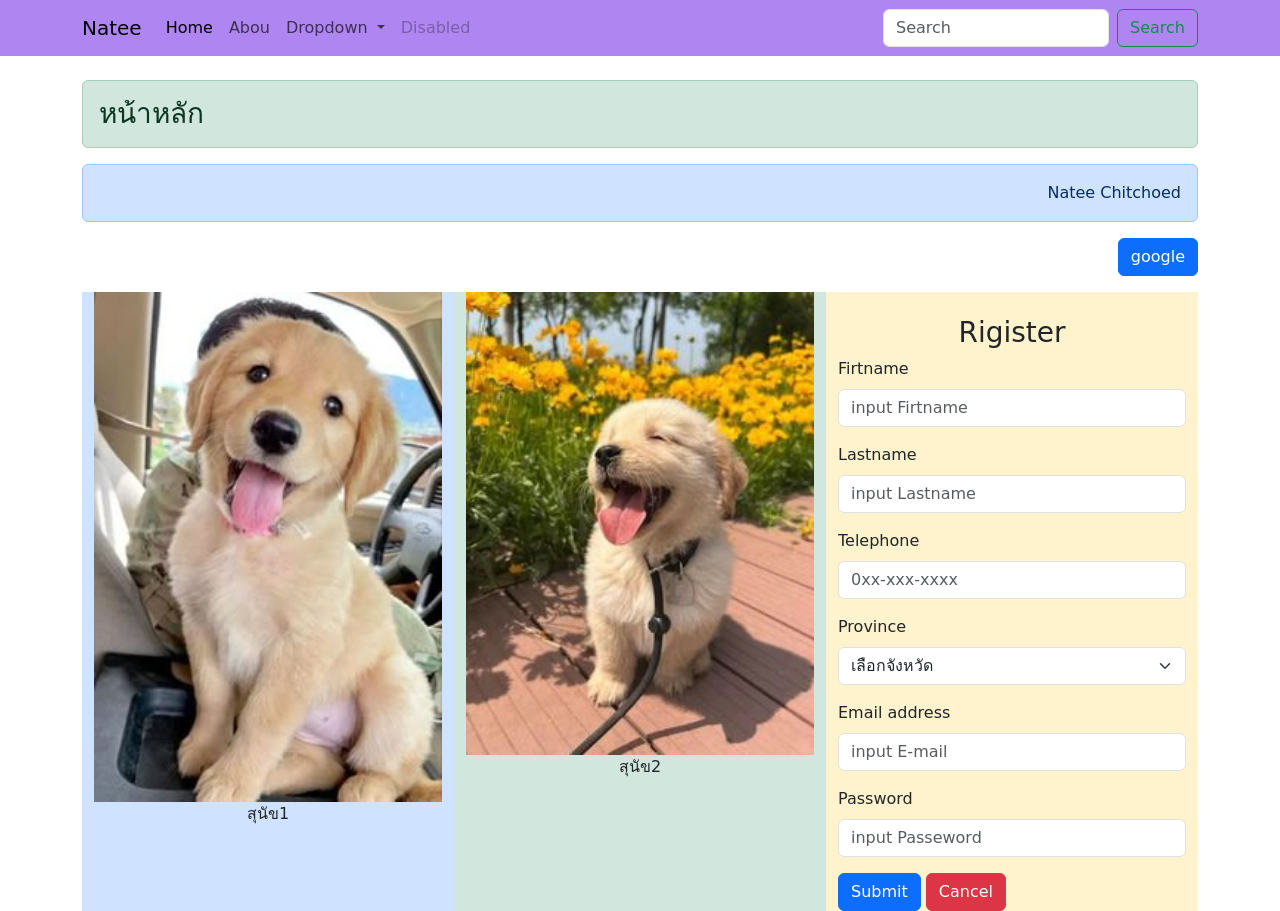
==== boostrap/web_boostrap/index.html @ de592f43 "update v1" ====
<!DOCTYPE html>
<html lang="en">
<head>
    <meta charset="UTF-8">
    <meta name="viewport" content="width=device-width, initial-scale=1.0">
    <title>Index</title>
     <link href="css/bootstrap.min.css" rel="stylesheet">
</head>

<body>
    <!-- Menu-->
  <div id="menu-container"></div>

    
 <!-- container -->
    <div class="container">
 
        <h3 class="alert alert-success mt-4">หน้าหลัก</h3>

    <div class="alert alert-primary text-end" role="alert">
    Natee Chitchoed
    </div>
    <div class="text-end">
         <div class="mb-3">
        <a class="btn btn-primary" href="https://www.google.com/">google</a>
</div>
 
 <!-- end container -->


<!-- แบ่งคอลัมน์ด้วย Grid System -->

<div class="container text-center">
  <div class="row">
    <div class=" col-4 bg-primary-subtle">
    <img src="img/dog4" width="100%">
    สุนัข1
    </div>
    <div class=" col-4 bg-success-subtle">
      <img src="img/dog3" width="100%">
      สุนัข2
    </div>
    <div class=" col-4 bg-warning-subtle"><br>
     <h3>Rigister</h3> 
   <!-- end Grid System -->

<form class="text-start">  
    <div class="mb-3">
    <label  class="form-label">Firtname</label>
    <input type="text" class="form-control" id="Firtname" required placeholder="input Firtname">
  </div>
 <div class="mb-3">
    <label  class="form-label">Lastname</label>
    <input type="text" class="form-control" id="Lastname" required placeholder="input Lastname" >
  </div>
   <div class="mb-3">
    <label  class="form-label">Telephone</label>
    <input type="tel" class="form-control" id="Telephone"required placeholder="0xx-xxx-xxxx" >
  </div>


   <div class="mb-3">
    <label  class="form-label">Province</label>
    <select class="form-select"id="province" required>
  <option selected>เลือกจังหวัด
  </option>
  <option value="1">ชลบุรี</option>
  <option value="2">ระยอง</option>
  <option value="3">เชียงใหม่</option>
</select>
   </div>
  <div class="mb-3">
    <label for="exampleInputEmail1" class="form-label">Email address</label>
    <input type="email" class="form-control" id="e-mail1"required placeholder="input E-mail" > 
  </div>

  <div class="mb-3">
    <label class="form-label">Password</label>
    <input type="password" class="form-control" id="pw"required placeholder="input Passeword">
  </div>

  <button type="submit" class="btn btn-primary">Submit</button>
  <button type="reset" class="btn btn-danger">Cancel</button>
</form>
    </div>
  </div>
</div>



</div>


</body>
</html>

<script src="js/bootstrap.bundle.min.js"></script>
<script src="menu.js"></script>
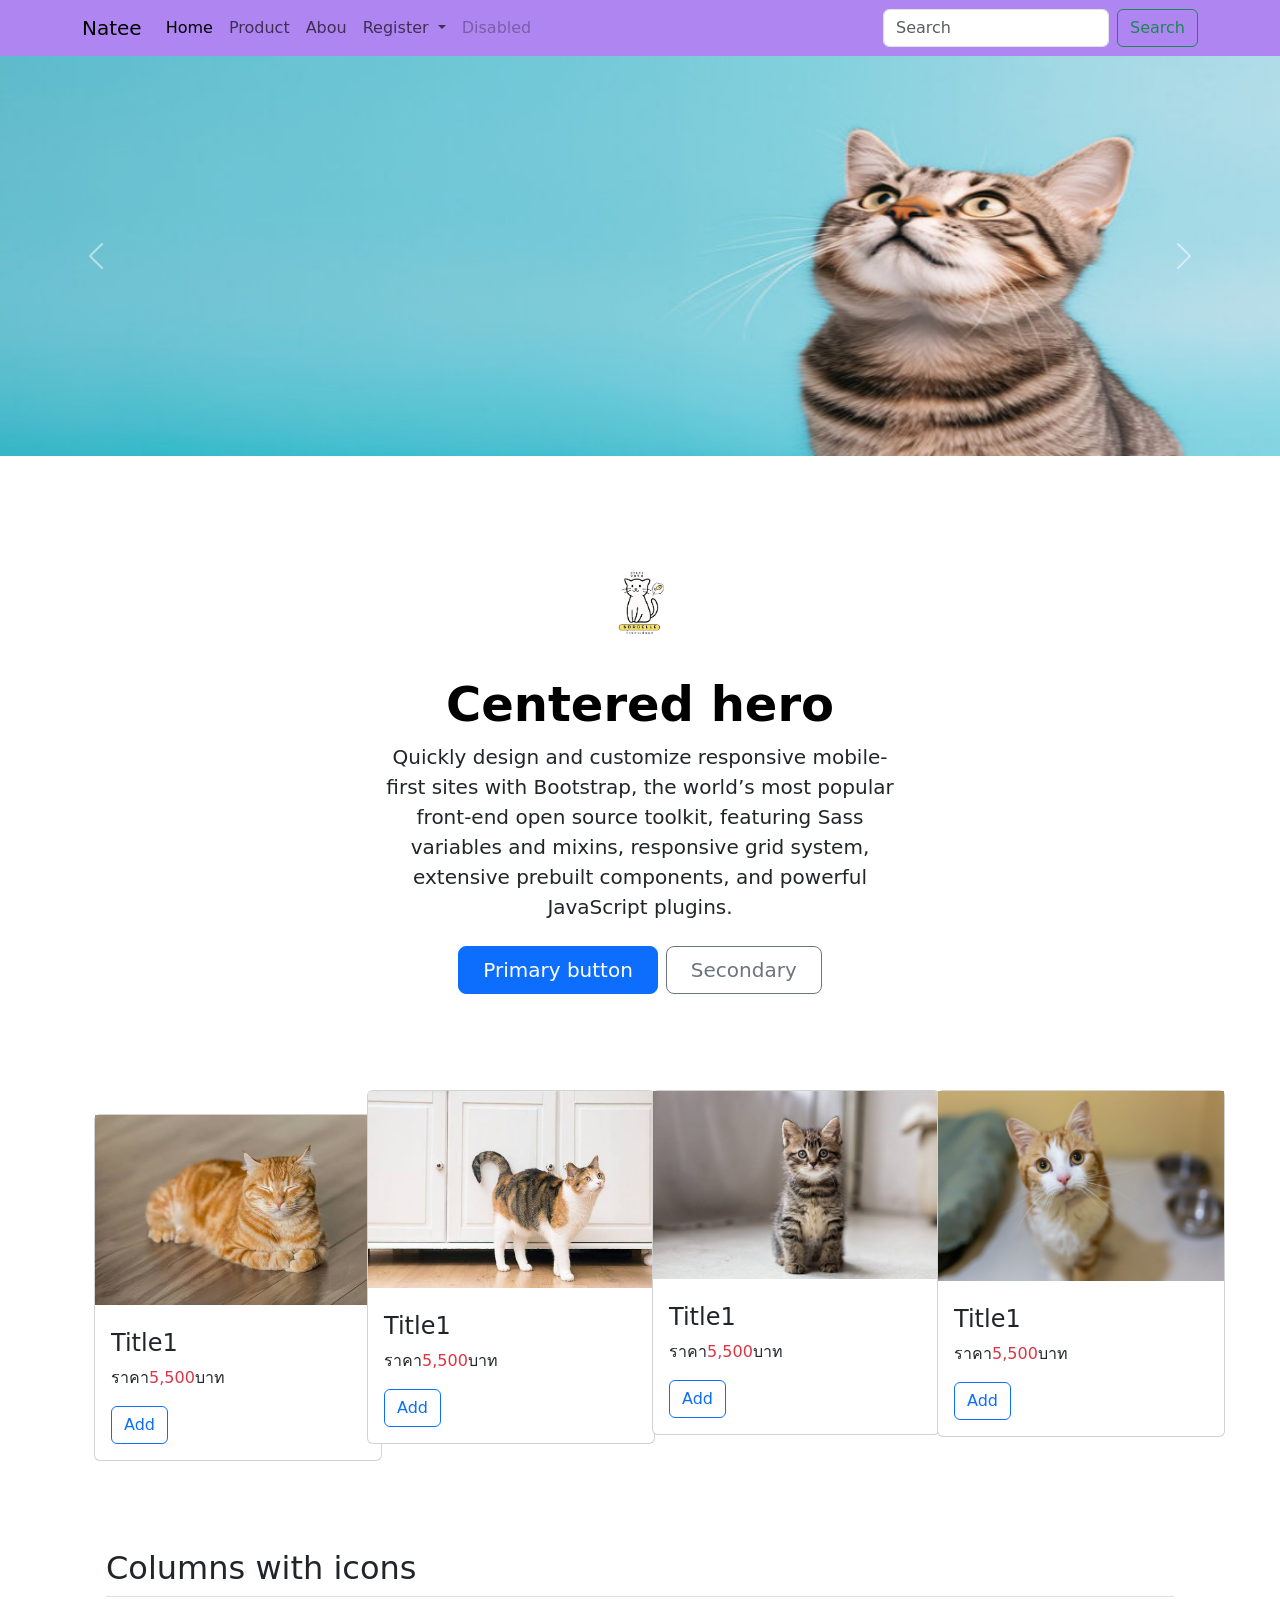
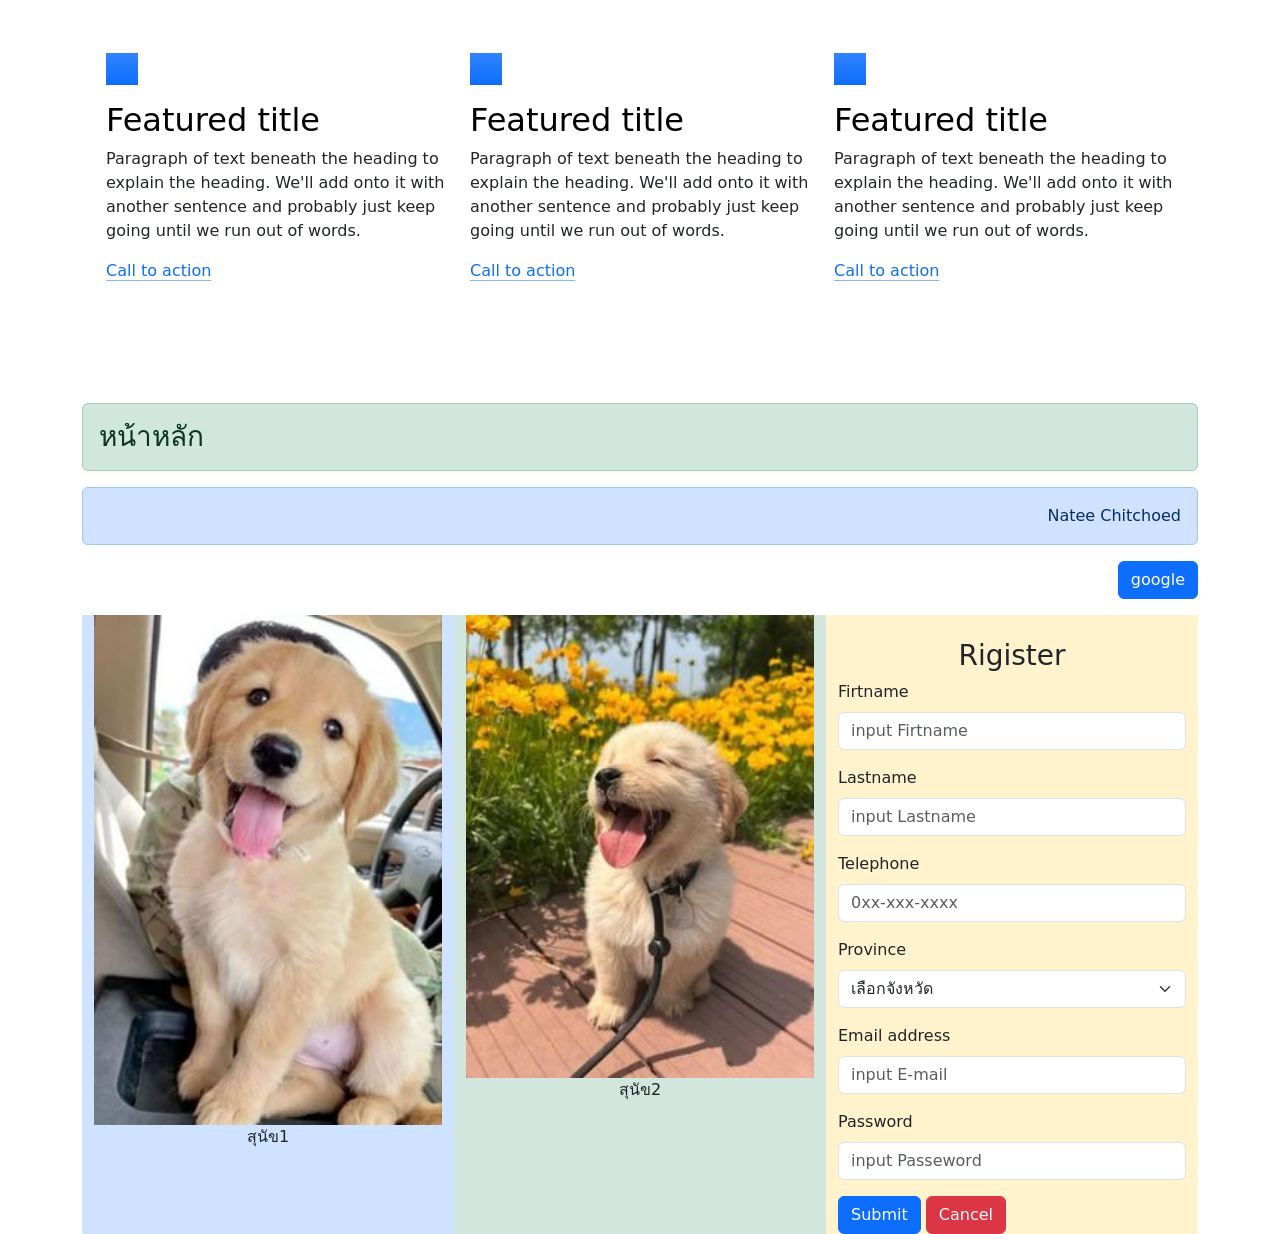
==== commit 6b15ae84: "update v1" ====
--- a/boostrap/web_boostrap/index.html
+++ b/boostrap/web_boostrap/index.html
@@ -1,99 +1,248 @@
 <!DOCTYPE html>
 <html lang="en">
+
 <head>
-    <meta charset="UTF-8">
-    <meta name="viewport" content="width=device-width, initial-scale=1.0">
-    <title>Index</title>
-     <link href="css/bootstrap.min.css" rel="stylesheet">
+  <meta charset="UTF-8">
+  <meta name="viewport" content="width=device-width, initial-scale=1.0">
+  <title>Index</title>
+  <link href="css/bootstrap.min.css" rel="stylesheet">
 </head>
 
 <body>
-    <!-- Menu-->
+  <!-- Menu-->
   <div id="menu-container"></div>
 
+
+
+
+  <!-- Banner-->
+
+  <div id="carouselExample" class="carousel slide">
+    <div class="carousel-inner">
+      <div class="carousel-item active">
+        <img src="banner/b2" class="d-block w-100" height="400" alt="...">
+      </div>
+      <div class="carousel-item">
+        <img src="banner/b3" class="d-block w-100" height="400" alt="...">
+      </div>
+      <div class="carousel-item">
+        <img src="banner/b4" class="d-block w-100" height="400" alt="...">
+      </div>
+    </div>
+    <button class="carousel-control-prev" type="button" data-bs-target="#carouselExample" data-bs-slide="prev">
+      <span class="carousel-control-prev-icon" aria-hidden="true"></span>
+      <span class="visually-hidden">Previous</span>
+    </button>
+    <button class="carousel-control-next" type="button" data-bs-target="#carouselExample" data-bs-slide="next">
+      <span class="carousel-control-next-icon" aria-hidden="true"></span>
+      <span class="visually-hidden">Next</span>
+    </button>
+  </div>
+
+
+
+
+  <!-- container -->
+  <div class="container">
+
+    <div class="px-4 py-5 my-5 text-center"> <img class="d-block mx-auto mb-4" src="img/login" alt="" width="100"
+        height="100">
+      <h1 class="display-5 fw-bold text-body-emphasis">Centered hero</h1>
+      <div class="col-lg-6 mx-auto">
+        <p class="lead mb-4">Quickly design and customize responsive mobile-first sites with Bootstrap, the world’s most
+          popular front-end open source toolkit, featuring Sass variables and mixins, responsive grid system, extensive
+          prebuilt components, and powerful JavaScript plugins.</p>
+        <div class="d-grid gap-2 d-sm-flex justify-content-sm-center"> <button type="button"
+            class="btn btn-primary btn-lg px-4 gap-3">Primary button</button> <button type="button"
+            class="btn btn-outline-secondary btn-lg px-4">Secondary</button> </div>
+      </div>
+    </div>
+
+
+
+
+
+
+
+    <!-- *********** -->
+    <div class="row">
+      <div class="col-sm-3 mb-3 p-4">
+        <div class="card" style="width: 18rem;">
+          <img src="img/cat2" class="img-fluid rounder">
+          <div class="card-body">
+            <h4 class="mt-2">Title1</h4>
+            <p>ราคา<span class="text-danger">5,500</span>บาท </p>
+            <button type="button" class="btn btn-outline-primary"> <i class="bi bi-bag-plus-fill"></i> Add</button>
+          </div>
+        </div>
+      </div>
+      <div class="col-sm-3">
+        <div class="card" style="width: 18rem;">
+          <img src="img/cat3" class="img-fluid rounder">
+          <div class="card-body">
+            <h4 class="mt-2">Title1</h4>
+            <p>ราคา<span class="text-danger">5,500</span>บาท </p>
+            <button type="button" class="btn btn-outline-primary"> <i class="bi bi-bag-plus-fill"></i> Add</button>
+          </div>
+        </div>
+      </div>
+      <div class="col-sm-3">
+        <div class="card" style="width: 18rem;">
+          <img src="img/cat4" class="img-fluid rounder">
+          <div class="card-body">
+            <h4 class="mt-2">Title1</h4>
+            <p>ราคา<span class="text-danger">5,500</span>บาท </p>
+            <button type="button" class="btn btn-outline-primary"> <i class="bi bi-bag-plus-fill"></i> Add</button>
+          </div>
+        </div>
+      </div>
+      <div class="col-sm-3">
+        <div class="card" style="width: 18rem;">
+          <img src="img/cat5" class="img-fluid rounder">
+          <div class="card-body">
+            <h4 class="mt-2">Title1</h4>
+            <p>ราคา<span class="text-danger">5,500</span>บาท </p>
+            <button type="button" class="btn btn-outline-primary"> <i class="bi bi-bag-plus-fill"></i> Add</button>
+          </div>
+        </div>
+
+      </div>
+
+    </div>
+
+    <div class="container px-4 py-5" id="featured-3">
+      <h2 class="pb-2 border-bottom">Columns with icons</h2>
+      <div class="row g-4 py-5 row-cols-1 row-cols-lg-3">
+        <div class="feature col">
+          <div
+            class="feature-icon d-inline-flex align-items-center justify-content-center text-bg-primary bg-gradient fs-2 mb-3">
+            <svg class="bi" width="1em" height="1em" aria-hidden="true">
+              <use xlink:href="#collection"></use>
+            </svg> </div>
+          <h3 class="fs-2 text-body-emphasis">Featured title</h3>
+          <p>Paragraph of text beneath the heading to explain the heading. We'll add onto it with another sentence and
+            probably just keep going until we run out of words.</p> <a href="#" class="icon-link">
+            Call to action
+            <svg class="bi" aria-hidden="true">
+              <use xlink:href="#chevron-right"></use>
+            </svg> </a>
+        </div>
+        <div class="feature col">
+          <div
+            class="feature-icon d-inline-flex align-items-center justify-content-center text-bg-primary bg-gradient fs-2 mb-3">
+            <svg class="bi" width="1em" height="1em" aria-hidden="true">
+              <use xlink:href="#people-circle"></use>
+            </svg> </div>
+          <h3 class="fs-2 text-body-emphasis">Featured title</h3>
+          <p>Paragraph of text beneath the heading to explain the heading. We'll add onto it with another sentence and
+            probably just keep going until we run out of words.</p> <a href="#" class="icon-link">
+            Call to action
+            <svg class="bi" aria-hidden="true">
+              <use xlink:href="#chevron-right"></use>
+            </svg> </a>
+        </div>
+        <div class="feature col">
+          <div
+            class="feature-icon d-inline-flex align-items-center justify-content-center text-bg-primary bg-gradient fs-2 mb-3">
+            <svg class="bi" width="1em" height="1em" aria-hidden="true">
+              <use xlink:href="#toggles2"></use>
+            </svg> </div>
+          <h3 class="fs-2 text-body-emphasis">Featured title</h3>
+          <p>Paragraph of text beneath the heading to explain the heading. We'll add onto it with another sentence and
+            probably just keep going until we run out of words.</p> <a href="#" class="icon-link">
+            Call to action
+            <svg class="bi" aria-hidden="true">
+              <use xlink:href="#chevron-right"></use>
+            </svg> </a>
+        </div>
+      </div>
+    </div>
+
+
+
+
+
     
- <!-- container -->
-    <div class="container">
- 
-        <h3 class="alert alert-success mt-4">หน้าหลัก</h3>
+    <!-- เนื้อหา-->
+    <h3 class="alert alert-success mt-4">หน้าหลัก</h3>
 
     <div class="alert alert-primary text-end" role="alert">
-    Natee Chitchoed
+      Natee Chitchoed
     </div>
     <div class="text-end">
-         <div class="mb-3">
+      <div class="mb-3">
         <a class="btn btn-primary" href="https://www.google.com/">google</a>
-</div>
- 
- <!-- end container -->
-
-
-<!-- แบ่งคอลัมน์ด้วย Grid System -->
-
-<div class="container text-center">
-  <div class="row">
-    <div class=" col-4 bg-primary-subtle">
-    <img src="img/dog4" width="100%">
-    สุนัข1
-    </div>
-    <div class=" col-4 bg-success-subtle">
-      <img src="img/dog3" width="100%">
-      สุนัข2
-    </div>
-    <div class=" col-4 bg-warning-subtle"><br>
-     <h3>Rigister</h3> 
-   <!-- end Grid System -->
-
-<form class="text-start">  
-    <div class="mb-3">
-    <label  class="form-label">Firtname</label>
-    <input type="text" class="form-control" id="Firtname" required placeholder="input Firtname">
-  </div>
- <div class="mb-3">
-    <label  class="form-label">Lastname</label>
-    <input type="text" class="form-control" id="Lastname" required placeholder="input Lastname" >
-  </div>
-   <div class="mb-3">
-    <label  class="form-label">Telephone</label>
-    <input type="tel" class="form-control" id="Telephone"required placeholder="0xx-xxx-xxxx" >
-  </div>
-
-
-   <div class="mb-3">
-    <label  class="form-label">Province</label>
-    <select class="form-select"id="province" required>
-  <option selected>เลือกจังหวัด
-  </option>
-  <option value="1">ชลบุรี</option>
-  <option value="2">ระยอง</option>
-  <option value="3">เชียงใหม่</option>
-</select>
-   </div>
-  <div class="mb-3">
-    <label for="exampleInputEmail1" class="form-label">Email address</label>
-    <input type="email" class="form-control" id="e-mail1"required placeholder="input E-mail" > 
-  </div>
-
-  <div class="mb-3">
-    <label class="form-label">Password</label>
-    <input type="password" class="form-control" id="pw"required placeholder="input Passeword">
-  </div>
-
-  <button type="submit" class="btn btn-primary">Submit</button>
-  <button type="reset" class="btn btn-danger">Cancel</button>
-</form>
-    </div>
-  </div>
-</div>
-
-
-
-</div>
+      </div>
+
+      <!-- end container -->
+
+
+      <!-- แบ่งคอลัมน์ด้วย Grid System -->
+
+      <div class="container text-center">
+        <div class="row">
+          <div class=" col-4 bg-primary-subtle">
+            <img src="img/dog4" width="100%">
+            สุนัข1
+          </div>
+          <div class=" col-4 bg-success-subtle">
+            <img src="img/dog3" width="100%">
+            สุนัข2
+          </div>
+          <div class=" col-4 bg-warning-subtle"><br>
+            <h3>Rigister</h3>
+            <!-- end Grid System -->
+
+            <form class="text-start">
+              <div class="mb-3">
+                <label class="form-label">Firtname</label>
+                <input type="text" class="form-control" id="Firtname" required placeholder="input Firtname">
+              </div>
+              <div class="mb-3">
+                <label class="form-label">Lastname</label>
+                <input type="text" class="form-control" id="Lastname" required placeholder="input Lastname">
+              </div>
+              <div class="mb-3">
+                <label class="form-label">Telephone</label>
+                <input type="tel" class="form-control" id="Telephone" required placeholder="0xx-xxx-xxxx">
+              </div>
+
+
+              <div class="mb-3">
+                <label class="form-label">Province</label>
+                <select class="form-select" id="province" required>
+                  <option selected>เลือกจังหวัด
+                  </option>
+                  <option value="1">ชลบุรี</option>
+                  <option value="2">ระยอง</option>
+                  <option value="3">เชียงใหม่</option>
+                </select>
+              </div>
+              <div class="mb-3">
+                <label for="exampleInputEmail1" class="form-label">Email address</label>
+                <input type="email" class="form-control" id="e-mail1" required placeholder="input E-mail">
+              </div>
+
+              <div class="mb-3">
+                <label class="form-label">Password</label>
+                <input type="password" class="form-control" id="pw" required placeholder="input Passeword">
+              </div>
+
+              <button type="submit" class="btn btn-primary">Submit</button>
+              <button type="reset" class="btn btn-danger">Cancel</button>
+            </form>
+          </div>
+        </div>
+      </div>
+
+
+
+    </div>
 
 
 </body>
+
 </html>
 
 <script src="js/bootstrap.bundle.min.js"></script>
-<script src="menu.js"></script>
-
+<script src="js/menu.js"></script>
